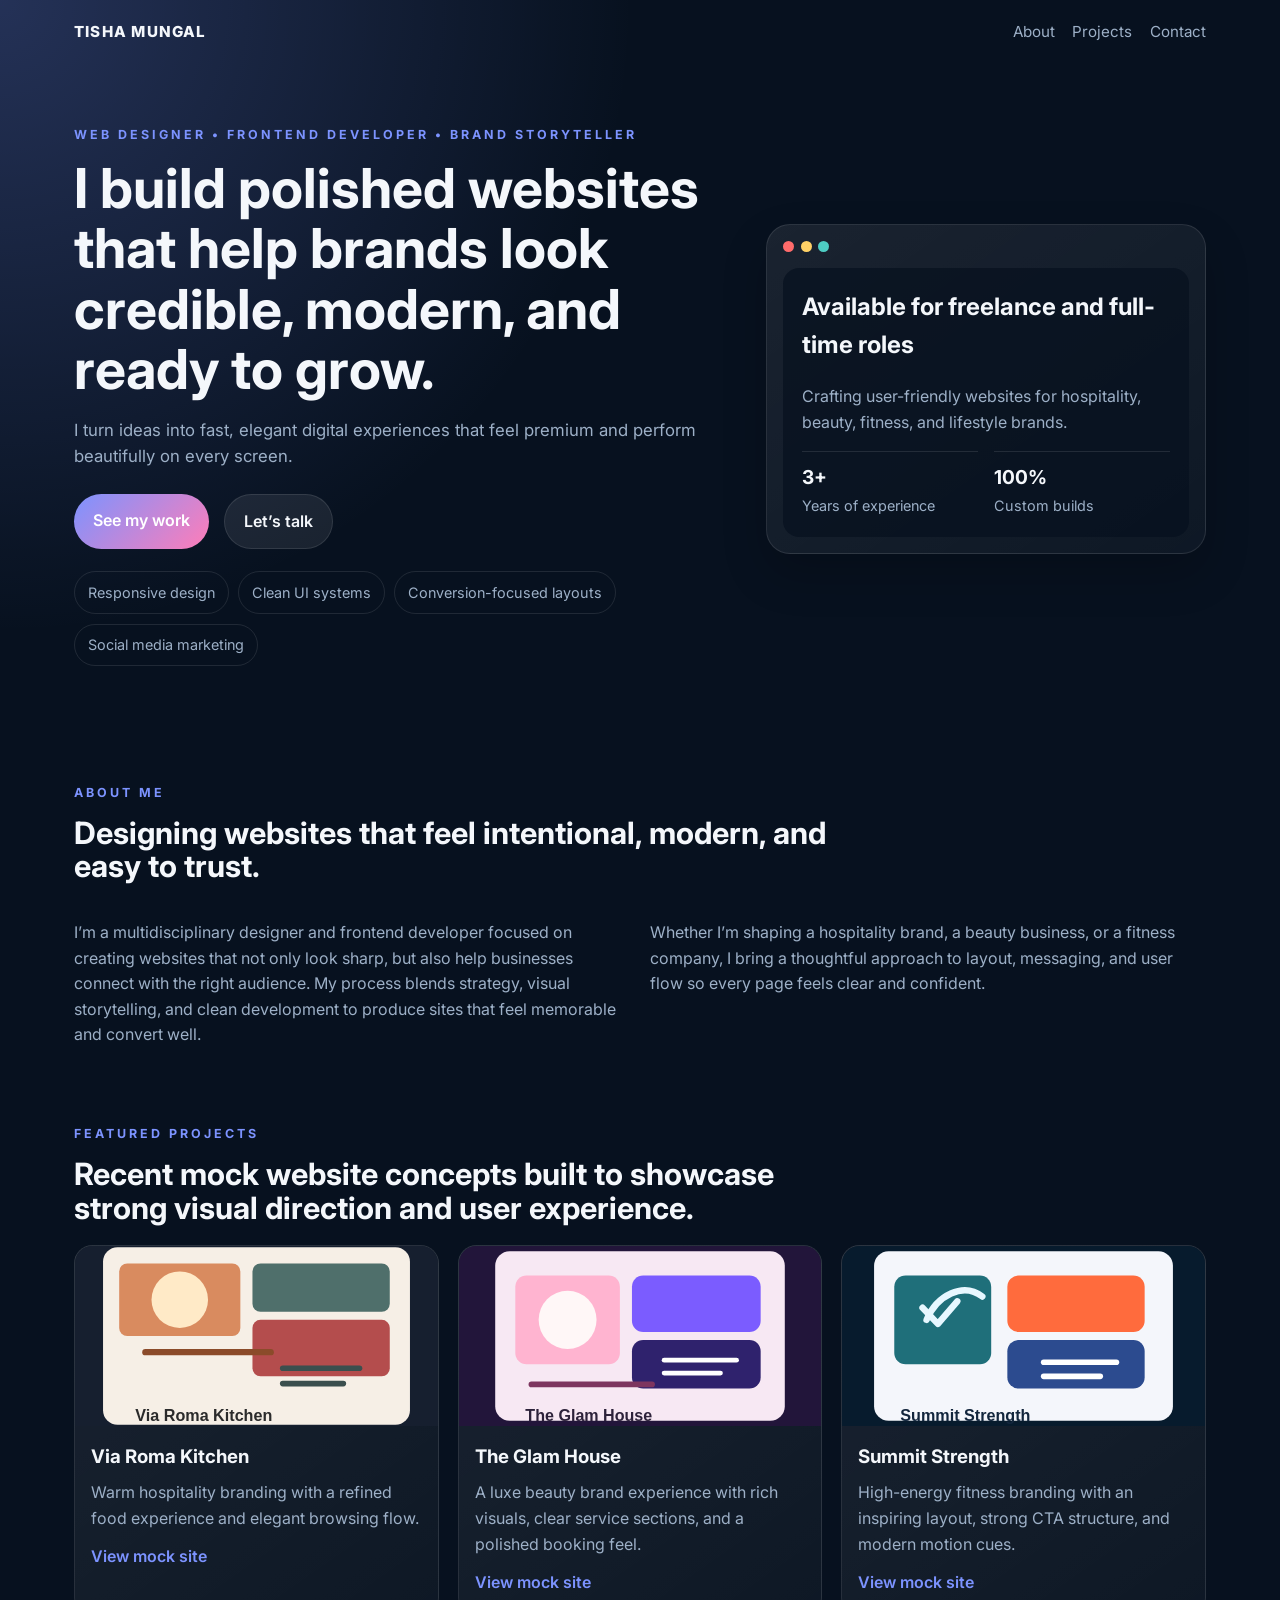
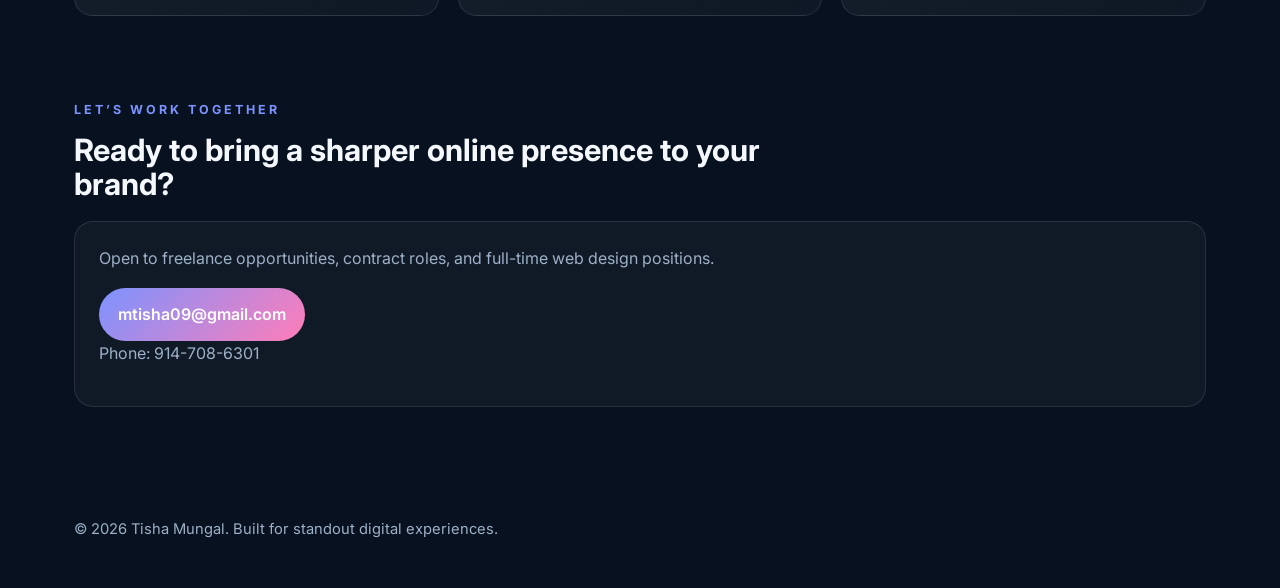
==== index.html @ 86d0e699 "Bust cache for portfolio assets" ====
<!DOCTYPE html>
<html lang="en">
  <head>
    <meta charset="UTF-8" />
    <meta name="viewport" content="width=device-width, initial-scale=1.0" />
    <title>Tisha Mungal | Web Designer & Frontend Developer</title>
    <meta
      name="description"
      content="Portfolio of Tisha Mungal, a web designer and frontend developer crafting modern, conversion-focused websites."
    />
    <meta http-equiv="Cache-Control" content="no-cache, no-store, must-revalidate" />
    <meta http-equiv="Pragma" content="no-cache" />
    <meta http-equiv="Expires" content="0" />
    <link rel="preconnect" href="https://fonts.googleapis.com" />
    <link rel="preconnect" href="https://fonts.gstatic.com" crossorigin />
    <link
      href="https://fonts.googleapis.com/css2?family=Inter:wght@400;500;600;700;800&display=swap"
      rel="stylesheet"
    />
    <link rel="stylesheet" href="styles.css?v=20260722-2" />
  </head>
  <body>
    <header class="site-header">
      <a class="brand" href="#home">Tisha Mungal</a>
      <nav class="nav-links" aria-label="Primary navigation">
        <a href="#about">About</a>
        <a href="#projects">Projects</a>
        <a href="#contact">Contact</a>
      </nav>
    </header>

    <main id="home">
      <section class="hero">
        <div class="hero-copy">
          <p class="eyebrow">Web Designer • Frontend Developer • Brand Storyteller</p>
          <h1>I build polished websites that help brands look credible, modern, and ready to grow.</h1>
          <p class="lead">
            I turn ideas into fast, elegant digital experiences that feel premium and perform beautifully on every screen.
          </p>
          <div class="hero-actions">
            <a class="button primary" href="#projects">See my work</a>
            <a class="button secondary" href="#contact" onclick="scrollToContact(event)">Let’s talk</a>
          </div>
          <ul class="highlights" aria-label="Core strengths">
            <li>Responsive design</li>
            <li>Clean UI systems</li>
            <li>Conversion-focused layouts</li>
            <li>Social media marketing</li>
          </ul>
        </div>
        <div class="hero-card" aria-label="Portfolio snapshot">
          <div class="card-top">
            <span class="dot"></span>
            <span class="dot"></span>
            <span class="dot"></span>
          </div>
          <div class="card-body">
            <h2>Available for freelance and full-time roles</h2>
            <p>Crafting user-friendly websites for hospitality, beauty, fitness, and lifestyle brands.</p>
            <div class="metric-row">
              <div>
                <strong>3+</strong>
                <span>Years of experience</span>
              </div>
              <div>
                <strong>100%</strong>
                <span>Custom builds</span>
              </div>
            </div>
          </div>
        </div>
      </section>

      <section id="about" class="section">
        <div class="section-heading">
          <p class="eyebrow">About me</p>
          <h2>Designing websites that feel intentional, modern, and easy to trust.</h2>
        </div>
        <div class="about-grid">
          <p>
            I’m a multidisciplinary designer and frontend developer focused on creating websites that not only look sharp, but also help businesses connect with the right audience. My process blends strategy, visual storytelling, and clean development to produce sites that feel memorable and convert well.
          </p>
          <p>
            Whether I’m shaping a hospitality brand, a beauty business, or a fitness company, I bring a thoughtful approach to layout, messaging, and user flow so every page feels clear and confident.
          </p>
        </div>
      </section>

      <section id="projects" class="section">
        <div class="section-heading">
          <p class="eyebrow">Featured projects</p>
          <h2>Recent mock website concepts built to showcase strong visual direction and user experience.</h2>
        </div>
        <div class="project-grid">
          <article class="project-card">
            <div class="project-image image-one" role="img" aria-label="Preview for Via Roma Kitchen"></div>
            <div class="project-content">
              <h3>Via Roma Kitchen</h3>
              <p>Warm hospitality branding with a refined food experience and elegant browsing flow.</p>
              <a href="https://example.com/via-roma-kitchen" target="_blank" rel="noreferrer">View mock site</a>
            </div>
          </article>

          <article class="project-card">
            <div class="project-image image-two" role="img" aria-label="Preview for The Glam House"></div>
            <div class="project-content">
              <h3>The Glam House</h3>
              <p>A luxe beauty brand experience with rich visuals, clear service sections, and a polished booking feel.</p>
              <a href="https://example.com/the-glam-house" target="_blank" rel="noreferrer">View mock site</a>
            </div>
          </article>

          <article class="project-card">
            <div class="project-image image-three" role="img" aria-label="Preview for Summit Strength"></div>
            <div class="project-content">
              <h3>Summit Strength</h3>
              <p>High-energy fitness branding with an inspiring layout, strong CTA structure, and modern motion cues.</p>
              <a href="https://example.com/summit-strength" target="_blank" rel="noreferrer">View mock site</a>
            </div>
          </article>
        </div>
      </section>

      <section class="section contact-section" id="contact">
        <div class="section-heading">
          <p class="eyebrow">Let’s work together</p>
          <h2>Ready to bring a sharper online presence to your brand?</h2>
        </div>
        <div class="contact-card">
          <p>Open to freelance opportunities, contract roles, and full-time web design positions.</p>
          <a class="button primary" href="mailto:mtisha09@gmail.com">mtisha09@gmail.com</a>
          <p class="contact-number">Phone: 914-708-6301</p>
        </div>
      </section>
    </main>

    <footer class="site-footer">
      <p>© 2026 Tisha Mungal. Built for standout digital experiences.</p>
    </footer>

    <script>
      function scrollToContact(event) {
        event.preventDefault();
        const contactSection = document.getElementById('contact');
        if (contactSection) {
          contactSection.scrollIntoView({ behavior: 'smooth', block: 'start' });
        }
      }
    </script>
  </body>
</html>
---- styles.css ----
:root {
  --bg: #07111f;
  --surface: #101b2d;
  --surface-2: #16263d;
  --text: #f4f7fb;
  --muted: #9db0c7;
  --accent: #7c93ff;
  --accent-2: #ff7db8;
  --border: rgba(255, 255, 255, 0.1);
}

* {
  box-sizing: border-box;
}

html {
  scroll-behavior: smooth;
}

body {
  margin: 0;
  font-family: 'Inter', sans-serif;
  background:
    radial-gradient(circle at top left, rgba(124, 147, 255, 0.25), transparent 25%),
    var(--bg);
  color: var(--text);
  line-height: 1.6;
}

a {
  color: inherit;
  text-decoration: none;
}

.site-header {
  max-width: 1180px;
  margin: 0 auto;
  padding: 1.25rem 1.5rem;
  display: flex;
  justify-content: space-between;
  align-items: center;
}

.brand {
  font-weight: 800;
  letter-spacing: 0.08em;
  text-transform: uppercase;
  font-size: 0.95rem;
}

.nav-links {
  display: flex;
  gap: 1.1rem;
}

.nav-links a {
  color: var(--muted);
  font-size: 0.95rem;
}

.nav-links a:hover {
  color: var(--text);
}

main {
  max-width: 1180px;
  margin: 0 auto;
  padding: 0 1.5rem 4rem;
}

.hero {
  display: grid;
  grid-template-columns: 1.2fr 0.8fr;
  gap: 2rem;
  align-items: center;
  padding: 3rem 0 4.5rem;
}

.eyebrow {
  text-transform: uppercase;
  letter-spacing: 0.24em;
  font-size: 0.78rem;
  color: var(--accent);
  font-weight: 700;
  margin-bottom: 0.8rem;
}

.hero h1,
.section-heading h2 {
  margin: 0 0 1rem;
  line-height: 1.1;
}

.hero h1 {
  font-size: clamp(2.2rem, 4.3vw, 3.6rem);
}

.lead {
  color: var(--muted);
  font-size: 1.05rem;
  max-width: 650px;
}

.hero-actions {
  display: flex;
  flex-wrap: wrap;
  gap: 0.9rem;
  margin: 1.5rem 0 1.4rem;
}

.button {
  display: inline-block;
  padding: 0.85rem 1.2rem;
  border-radius: 999px;
  font-weight: 600;
  transition: transform 0.2s ease, background 0.2s ease;
}

.button:hover {
  transform: translateY(-2px);
}

.button.primary {
  background: linear-gradient(135deg, var(--accent), var(--accent-2));
  color: white;
}

.button.secondary {
  background: rgba(255, 255, 255, 0.08);
  border: 1px solid var(--border);
}

.highlights {
  display: flex;
  flex-wrap: wrap;
  gap: 0.6rem;
  padding: 0;
  margin: 0;
  list-style: none;
}

.highlights li {
  padding: 0.55rem 0.8rem;
  border: 1px solid var(--border);
  border-radius: 999px;
  color: var(--muted);
  font-size: 0.9rem;
}

.hero-card {
  background: linear-gradient(145deg, rgba(255,255,255,0.08), rgba(255,255,255,0.03));
  border: 1px solid var(--border);
  border-radius: 1.5rem;
  padding: 1rem;
  box-shadow: 0 20px 45px rgba(0, 0, 0, 0.2);
}

.card-top {
  display: flex;
  gap: 0.4rem;
  margin-bottom: 1rem;
}

.dot {
  width: 0.7rem;
  height: 0.7rem;
  border-radius: 50%;
  background: #ff6b6b;
}

.dot:nth-child(2) {
  background: #ffd166;
}

.dot:nth-child(3) {
  background: #4ecdc4;
}

.card-body {
  background: rgba(7, 17, 31, 0.7);
  border-radius: 1rem;
  padding: 1.2rem;
}

.card-body h2 {
  margin-top: 0;
}

.card-body p {
  color: var(--muted);
}

.metric-row {
  display: flex;
  gap: 1rem;
  margin-top: 1rem;
}

.metric-row div {
  flex: 1;
  padding-top: 0.6rem;
  border-top: 1px solid var(--border);
}

.metric-row strong {
  display: block;
  font-size: 1.2rem;
}

.metric-row span {
  color: var(--muted);
  font-size: 0.9rem;
}

.section {
  padding: 2rem 0 1rem;
  scroll-margin-top: 100px;
}

.section-heading {
  max-width: 760px;
  margin-bottom: 1.3rem;
}

.section-heading h2 {
  font-size: clamp(1.5rem, 2.4vw, 2.1rem);
}

.about-grid {
  display: grid;
  grid-template-columns: repeat(2, minmax(0, 1fr));
  gap: 1.2rem;
  color: var(--muted);
}

.project-grid {
  display: grid;
  grid-template-columns: repeat(3, minmax(0, 1fr));
  gap: 1.2rem;
}

.project-card {
  background: linear-gradient(145deg, rgba(255,255,255,0.08), rgba(255,255,255,0.03));
  border: 1px solid var(--border);
  border-radius: 1.15rem;
  overflow: hidden;
}

.project-image {
  height: 180px;
  background-size: cover;
  background-position: center;
}

.image-one {
  background-image: url('images/via-roma-kitchen.svg');
}

.image-two {
  background-image: url('images/the-glam-house.svg');
}

.image-three {
  background-image: url('images/summit-strength.svg');
}

.project-content {
  padding: 1rem 1rem 1.2rem;
}

.project-content h3 {
  margin: 0 0 0.5rem;
}

.project-content p {
  margin: 0 0 0.8rem;
  color: var(--muted);
}

.project-content a {
  color: var(--accent);
  font-weight: 600;
}

.contact-section {
  margin-top: 1.5rem;
}

.contact-card {
  padding: 1.5rem;
  border: 1px solid var(--border);
  border-radius: 1.2rem;
  background: rgba(255,255,255,0.04);
}

.contact-card p {
  color: var(--muted);
  margin-top: 0;
}

.site-footer {
  max-width: 1180px;
  margin: 0 auto;
  padding: 1rem 1.5rem 2rem;
  color: var(--muted);
  font-size: 0.92rem;
}

@media (max-width: 900px) {
  .hero,
  .project-grid,
  .about-grid {
    grid-template-columns: 1fr;
  }

  .hero {
    padding-top: 1.5rem;
  }
}

@media (max-width: 640px) {
  .site-header {
    flex-direction: column;
    gap: 0.8rem;
  }

  .nav-links {
    gap: 0.8rem;
  }

  main {
    padding: 0 1rem 3rem;
  }

  .hero h1 {
    font-size: 2.1rem;
  }
}
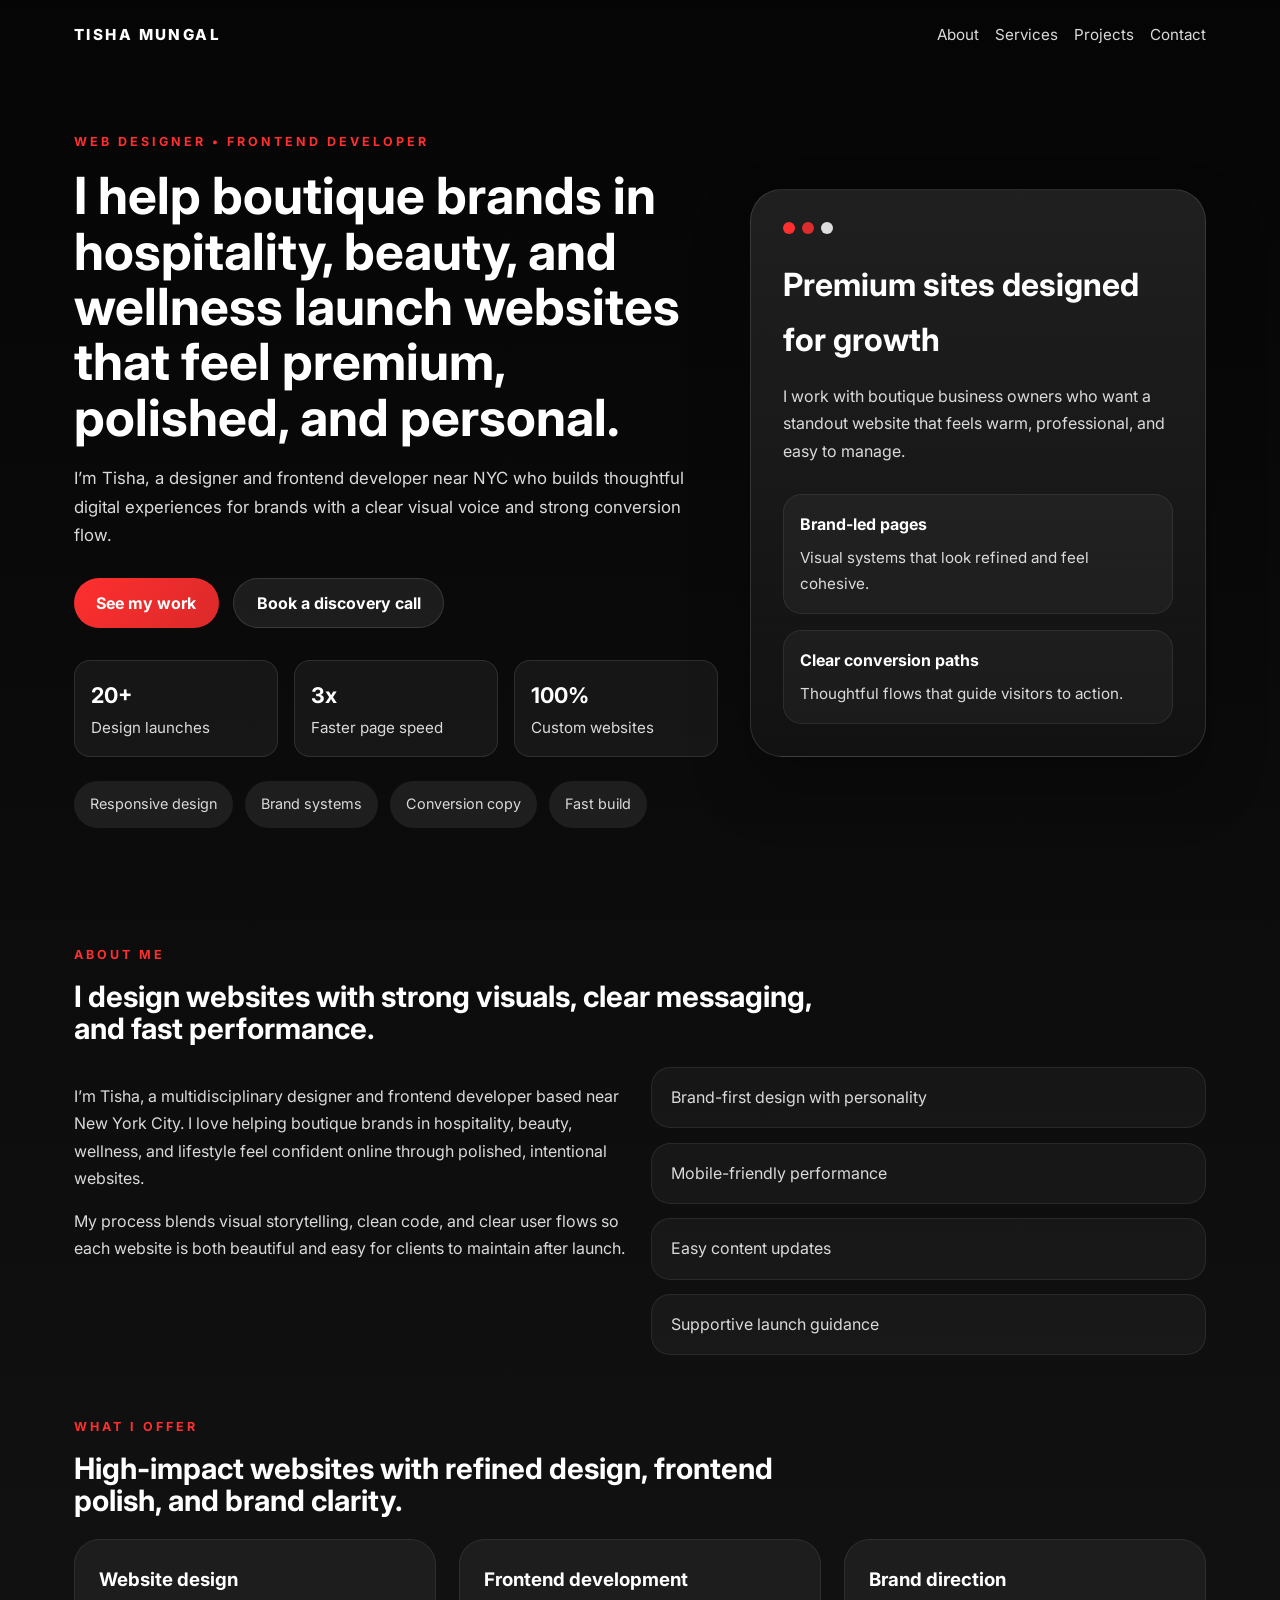
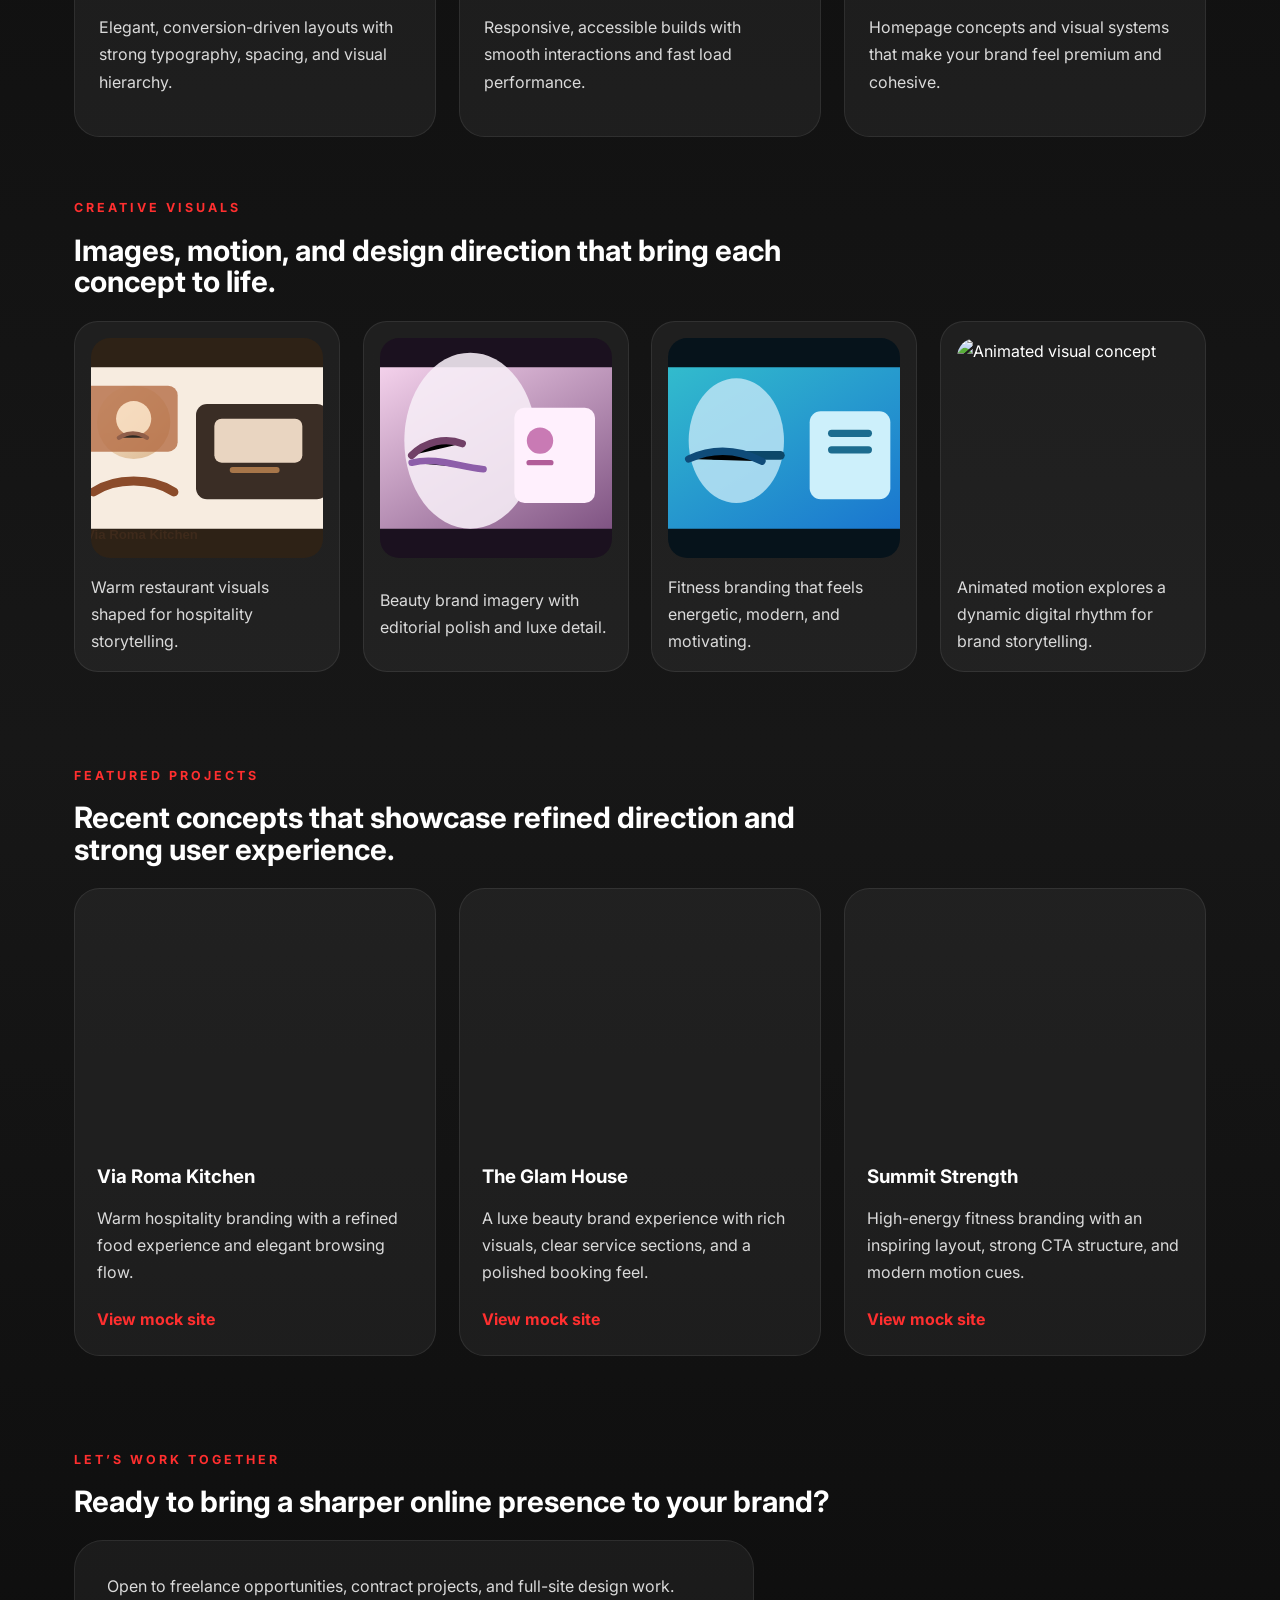
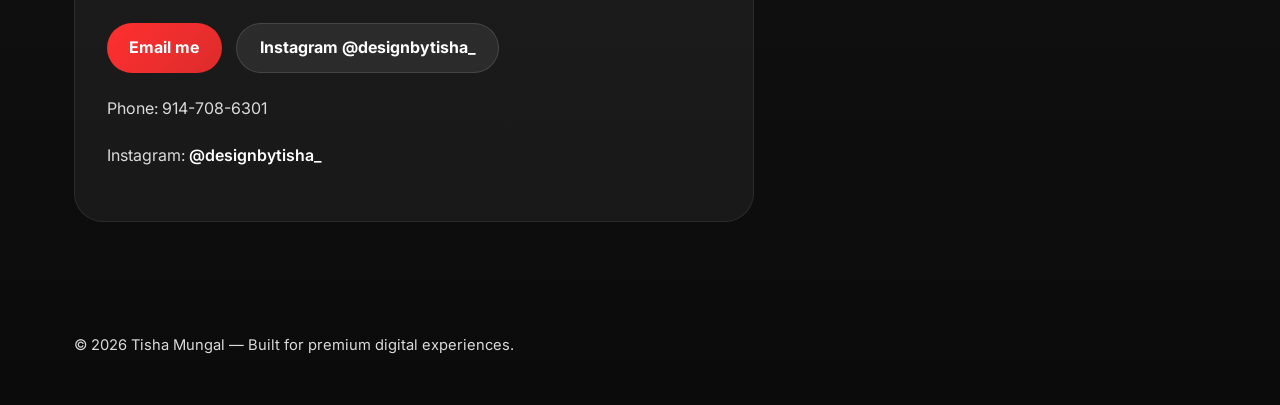
==== commit 0d6ae545: "Add Instagram contact link Co-authored-by: Copilot <223556219+Copilot@users.noreply.github.com>" ====
--- a/index.html
+++ b/index.html
@@ -17,13 +17,14 @@
       href="https://fonts.googleapis.com/css2?family=Inter:wght@400;500;600;700;800&display=swap"
       rel="stylesheet"
     />
-    <link rel="stylesheet" href="styles.css?v=20260722-2" />
+    <link rel="stylesheet" href="styles.css?v=20260723-1" />
   </head>
   <body>
     <header class="site-header">
       <a class="brand" href="#home">Tisha Mungal</a>
       <nav class="nav-links" aria-label="Primary navigation">
         <a href="#about">About</a>
+        <a href="#services">Services</a>
         <a href="#projects">Projects</a>
         <a href="#contact">Contact</a>
       </nav>
@@ -32,64 +33,130 @@
     <main id="home">
       <section class="hero">
         <div class="hero-copy">
-          <p class="eyebrow">Web Designer • Frontend Developer • Brand Storyteller</p>
-          <h1>I build polished websites that help brands look credible, modern, and ready to grow.</h1>
-          <p class="lead">
-            I turn ideas into fast, elegant digital experiences that feel premium and perform beautifully on every screen.
-          </p>
+          <p class="eyebrow">Web Designer • Frontend Developer</p>
+          <h1>I help boutique brands in hospitality, beauty, and wellness launch websites that feel premium, polished, and personal.</h1>
+          <p class="lead">I’m Tisha, a designer and frontend developer near NYC who builds thoughtful digital experiences for brands with a clear visual voice and strong conversion flow.</p>
+
           <div class="hero-actions">
             <a class="button primary" href="#projects">See my work</a>
-            <a class="button secondary" href="#contact" onclick="scrollToContact(event)">Let’s talk</a>
-          </div>
-          <ul class="highlights" aria-label="Core strengths">
-            <li>Responsive design</li>
-            <li>Clean UI systems</li>
-            <li>Conversion-focused layouts</li>
-            <li>Social media marketing</li>
-          </ul>
-        </div>
-        <div class="hero-card" aria-label="Portfolio snapshot">
-          <div class="card-top">
-            <span class="dot"></span>
-            <span class="dot"></span>
-            <span class="dot"></span>
-          </div>
-          <div class="card-body">
-            <h2>Available for freelance and full-time roles</h2>
-            <p>Crafting user-friendly websites for hospitality, beauty, fitness, and lifestyle brands.</p>
-            <div class="metric-row">
+            <a class="button secondary" href="#contact">Book a discovery call</a>
+          </div>
+
+          <div class="hero-meta">
+            <div>
+              <strong>20+</strong>
+              <span>Design launches</span>
+            </div>
+            <div>
+              <strong>3x</strong>
+              <span>Faster page speed</span>
+            </div>
+            <div>
+              <strong>100%</strong>
+              <span>Custom websites</span>
+            </div>
+          </div>
+
+          <div class="skills-list" aria-label="Core strengths">
+            <span>Responsive design</span>
+            <span>Brand systems</span>
+            <span>Conversion copy</span>
+            <span>Fast build</span>
+          </div>
+        </div>
+
+        <aside class="hero-panel" aria-label="Portfolio highlights">
+          <div class="panel-top">
+            <span class="panel-dot"></span>
+            <span class="panel-dot"></span>
+            <span class="panel-dot"></span>
+          </div>
+          <div class="panel-body">
+            <h2>Premium sites designed for growth</h2>
+            <p>I work with boutique business owners who want a standout website that feels warm, professional, and easy to manage.</p>
+            <div class="panel-list">
               <div>
-                <strong>3+</strong>
-                <span>Years of experience</span>
+                <strong>Brand-led pages</strong>
+                <p>Visual systems that look refined and feel cohesive.</p>
               </div>
               <div>
-                <strong>100%</strong>
-                <span>Custom builds</span>
+                <strong>Clear conversion paths</strong>
+                <p>Thoughtful flows that guide visitors to action.</p>
               </div>
             </div>
           </div>
-        </div>
+        </aside>
       </section>
 
       <section id="about" class="section">
         <div class="section-heading">
           <p class="eyebrow">About me</p>
-          <h2>Designing websites that feel intentional, modern, and easy to trust.</h2>
+          <h2>I design websites with strong visuals, clear messaging, and fast performance.</h2>
         </div>
         <div class="about-grid">
-          <p>
-            I’m a multidisciplinary designer and frontend developer focused on creating websites that not only look sharp, but also help businesses connect with the right audience. My process blends strategy, visual storytelling, and clean development to produce sites that feel memorable and convert well.
-          </p>
-          <p>
-            Whether I’m shaping a hospitality brand, a beauty business, or a fitness company, I bring a thoughtful approach to layout, messaging, and user flow so every page feels clear and confident.
-          </p>
+          <div>
+            <p>I’m Tisha, a multidisciplinary designer and frontend developer based near New York City. I love helping boutique brands in hospitality, beauty, wellness, and lifestyle feel confident online through polished, intentional websites.</p>
+            <p>My process blends visual storytelling, clean code, and clear user flows so each website is both beautiful and easy for clients to maintain after launch.</p>
+          </div>
+          <ul class="about-values">
+            <li>Brand-first design with personality</li>
+            <li>Mobile-friendly performance</li>
+            <li>Easy content updates</li>
+            <li>Supportive launch guidance</li>
+          </ul>
+        </div>
+      </section>
+
+      <section id="services" class="section">
+        <div class="section-heading">
+          <p class="eyebrow">What I offer</p>
+          <h2>High-impact websites with refined design, frontend polish, and brand clarity.</h2>
+        </div>
+        <div class="service-grid">
+          <article class="service-card">
+            <h3>Website design</h3>
+            <p>Elegant, conversion-driven layouts with strong typography, spacing, and visual hierarchy.</p>
+          </article>
+          <article class="service-card">
+            <h3>Frontend development</h3>
+            <p>Responsive, accessible builds with smooth interactions and fast load performance.</p>
+          </article>
+          <article class="service-card">
+            <h3>Brand direction</h3>
+            <p>Homepage concepts and visual systems that make your brand feel premium and cohesive.</p>
+          </article>
+        </div>
+      </section>
+
+      <section class="section creative-showcase">
+        <div class="section-heading">
+          <p class="eyebrow">Creative visuals</p>
+          <h2>Images, motion, and design direction that bring each concept to life.</h2>
+        </div>
+        <div class="creative-grid">
+          <article class="creative-card">
+            <img src="images/via-roma-hero.svg" alt="Via Roma Kitchen concept illustration" />
+            <p>Warm restaurant visuals shaped for hospitality storytelling.</p>
+          </article>
+          <article class="creative-card">
+            <img src="images/the-glam-hero.svg" alt="The Glam House concept illustration" />
+            <p>Beauty brand imagery with editorial polish and luxe detail.</p>
+          </article>
+          <article class="creative-card">
+            <img src="images/summit-hero.svg" alt="Summit Strength concept illustration" />
+            <p>Fitness branding that feels energetic, modern, and motivating.</p>
+          </article>
+          <article class="creative-card">
+            <img src="https://media.giphy.com/media/3o7WIx8Lj2pmmFAdnO/giphy.gif" alt="Animated visual concept" />
+            <p>Animated motion explores a dynamic digital rhythm for brand storytelling.</p>
+          </article>
         </div>
       </section>
 
       <section id="projects" class="section">
         <div class="section-heading">
           <p class="eyebrow">Featured projects</p>
-          <h2>Recent mock website concepts built to showcase strong visual direction and user experience.</h2>
+          <h2>Recent concepts that showcase refined direction and strong user experience.</h2>
         </div>
         <div class="project-grid">
           <article class="project-card">
@@ -97,7 +164,7 @@
             <div class="project-content">
               <h3>Via Roma Kitchen</h3>
               <p>Warm hospitality branding with a refined food experience and elegant browsing flow.</p>
-              <a href="https://example.com/via-roma-kitchen" target="_blank" rel="noreferrer">View mock site</a>
+              <a class="project-link" href="projects/via-roma-kitchen.html" target="_blank" rel="noopener noreferrer">View mock site</a>
             </div>
           </article>
 
@@ -106,7 +173,7 @@
             <div class="project-content">
               <h3>The Glam House</h3>
               <p>A luxe beauty brand experience with rich visuals, clear service sections, and a polished booking feel.</p>
-              <a href="https://example.com/the-glam-house" target="_blank" rel="noreferrer">View mock site</a>
+              <a class="project-link" href="projects/the-glam-house.html" target="_blank" rel="noopener noreferrer">View mock site</a>
             </div>
           </article>
 
@@ -115,7 +182,7 @@
             <div class="project-content">
               <h3>Summit Strength</h3>
               <p>High-energy fitness branding with an inspiring layout, strong CTA structure, and modern motion cues.</p>
-              <a href="https://example.com/summit-strength" target="_blank" rel="noreferrer">View mock site</a>
+              <a class="project-link" href="projects/summit-strength.html" target="_blank" rel="noopener noreferrer">View mock site</a>
             </div>
           </article>
         </div>
@@ -127,25 +194,26 @@
           <h2>Ready to bring a sharper online presence to your brand?</h2>
         </div>
         <div class="contact-card">
-          <p>Open to freelance opportunities, contract roles, and full-time web design positions.</p>
-          <a class="button primary" href="mailto:mtisha09@gmail.com">mtisha09@gmail.com</a>
+          <p>Open to freelance opportunities, contract projects, and full-site design work.</p>
+          <div class="contact-actions">
+            <a class="button primary" href="mailto:mtisha09@gmail.com">Email me</a>
+            <a
+              class="button secondary"
+              href="https://www.instagram.com/designbytisha_/"
+              target="_blank"
+              rel="noopener noreferrer"
+            >
+              Instagram @designbytisha_
+            </a>
+          </div>
           <p class="contact-number">Phone: 914-708-6301</p>
+          <p class="contact-instagram">Instagram: <a href="https://www.instagram.com/designbytisha_/" target="_blank" rel="noopener noreferrer">@designbytisha_</a></p>
         </div>
       </section>
     </main>
 
     <footer class="site-footer">
-      <p>© 2026 Tisha Mungal. Built for standout digital experiences.</p>
+      <p>© 2026 Tisha Mungal — Built for premium digital experiences.</p>
     </footer>
-
-    <script>
-      function scrollToContact(event) {
-        event.preventDefault();
-        const contactSection = document.getElementById('contact');
-        if (contactSection) {
-          contactSection.scrollIntoView({ behavior: 'smooth', block: 'start' });
-        }
-      }
-    </script>
   </body>
 </html>
--- a/styles.css
+++ b/styles.css
@@ -1,12 +1,13 @@
 :root {
-  --bg: #07111f;
-  --surface: #101b2d;
-  --surface-2: #16263d;
-  --text: #f4f7fb;
-  --muted: #9db0c7;
-  --accent: #7c93ff;
-  --accent-2: #ff7db8;
-  --border: rgba(255, 255, 255, 0.1);
+  --bg: #030303;
+  --surface: rgba(255, 255, 255, 0.08);
+  --surface-strong: rgba(255, 255, 255, 0.14);
+  --text: #ffffff;
+  --muted: #dadada;
+  --accent: #ff2f2f;
+  --accent-2: #ffffff;
+  --border: rgba(255, 255, 255, 0.12);
+  --shadow: rgba(0, 0, 0, 0.25);
 }
 
 * {
@@ -20,11 +21,9 @@
 body {
   margin: 0;
   font-family: 'Inter', sans-serif;
-  background:
-    radial-gradient(circle at top left, rgba(124, 147, 255, 0.25), transparent 25%),
-    var(--bg);
+  background: linear-gradient(180deg, #050505 0%, #171717 65%, #0b0b0b 100%);
   color: var(--text);
-  line-height: 1.6;
+  line-height: 1.7;
 }
 
 a {
@@ -32,33 +31,43 @@
   text-decoration: none;
 }
 
+button,
+input,
+textarea {
+  font: inherit;
+}
+
 .site-header {
   max-width: 1180px;
   margin: 0 auto;
-  padding: 1.25rem 1.5rem;
+  padding: 1.4rem 1.5rem;
   display: flex;
   justify-content: space-between;
   align-items: center;
+  gap: 1rem;
 }
 
 .brand {
   font-weight: 800;
-  letter-spacing: 0.08em;
+  letter-spacing: 0.16em;
   text-transform: uppercase;
   font-size: 0.95rem;
 }
 
 .nav-links {
   display: flex;
-  gap: 1.1rem;
+  flex-wrap: wrap;
+  gap: 1rem;
 }
 
 .nav-links a {
   color: var(--muted);
   font-size: 0.95rem;
-}
-
-.nav-links a:hover {
+  transition: color 0.2s ease;
+}
+
+.nav-links a:hover,
+.nav-links a:focus-visible {
   color: var(--text);
 }
 
@@ -70,7 +79,7 @@
 
 .hero {
   display: grid;
-  grid-template-columns: 1.2fr 0.8fr;
+  grid-template-columns: minmax(0, 1.2fr) minmax(320px, 0.85fr);
   gap: 2rem;
   align-items: center;
   padding: 3rem 0 4.5rem;
@@ -82,134 +91,158 @@
   font-size: 0.78rem;
   color: var(--accent);
   font-weight: 700;
-  margin-bottom: 0.8rem;
+  margin-bottom: 1rem;
 }
 
 .hero h1,
 .section-heading h2 {
-  margin: 0 0 1rem;
-  line-height: 1.1;
+  margin: 0 0 1.2rem;
+  line-height: 1.08;
 }
 
 .hero h1 {
-  font-size: clamp(2.2rem, 4.3vw, 3.6rem);
+  font-size: clamp(2.4rem, 4vw, 3.9rem);
 }
 
 .lead {
   color: var(--muted);
   font-size: 1.05rem;
-  max-width: 650px;
+  max-width: 720px;
 }
 
 .hero-actions {
   display: flex;
   flex-wrap: wrap;
   gap: 0.9rem;
-  margin: 1.5rem 0 1.4rem;
+  margin: 1.8rem 0 2rem;
 }
 
 .button {
-  display: inline-block;
-  padding: 0.85rem 1.2rem;
+  display: inline-flex;
+  align-items: center;
+  justify-content: center;
+  min-height: 50px;
+  padding: 0 1.4rem;
   border-radius: 999px;
-  font-weight: 600;
-  transition: transform 0.2s ease, background 0.2s ease;
-}
-
-.button:hover {
+  font-weight: 700;
+  transition: transform 0.2s ease, background 0.2s ease, box-shadow 0.2s ease;
+}
+
+.button:hover,
+.button:focus-visible {
   transform: translateY(-2px);
 }
 
 .button.primary {
-  background: linear-gradient(135deg, var(--accent), var(--accent-2));
+  background: linear-gradient(135deg, var(--accent), rgba(255, 47, 47, 0.85));
   color: white;
 }
 
 .button.secondary {
   background: rgba(255, 255, 255, 0.08);
   border: 1px solid var(--border);
-}
-
-.highlights {
+  color: var(--text);
+}
+
+.hero-meta {
+  display: grid;
+  grid-template-columns: repeat(3, minmax(0, 1fr));
+  gap: 1rem;
+  margin: 0 0 1.5rem;
+}
+
+.hero-meta div {
+  padding: 1rem 1rem 0.9rem;
+  border: 1px solid rgba(255, 255, 255, 0.1);
+  border-radius: 1rem;
+  background: rgba(255, 255, 255, 0.05);
+}
+
+.hero-meta strong {
+  display: block;
+  font-size: 1.35rem;
+}
+
+.hero-meta span {
+  color: var(--muted);
+  font-size: 0.95rem;
+}
+
+.skills-list {
   display: flex;
   flex-wrap: wrap;
-  gap: 0.6rem;
-  padding: 0;
+  gap: 0.75rem;
+}
+
+.skills-list span {
+  padding: 0.7rem 1rem;
+  border-radius: 999px;
+  background: rgba(255, 255, 255, 0.08);
+  color: var(--muted);
+  font-size: 0.9rem;
+}
+
+.hero-panel {
+  padding: 2rem;
+  border-radius: 2rem;
+  background: linear-gradient(180deg, rgba(255, 255, 255, 0.1), rgba(255, 255, 255, 0.03));
+  border: 1px solid var(--border);
+  box-shadow: 0 30px 60px rgba(0, 0, 0, 0.25);
+}
+
+.panel-top {
+  display: flex;
+  gap: 0.45rem;
+  margin-bottom: 1.5rem;
+}
+
+.panel-dot {
+  width: 0.75rem;
+  height: 0.75rem;
+  border-radius: 50%;
+  background: #ff2f2f;
+}
+
+.panel-dot:nth-child(2) {
+  background: rgba(255, 47, 47, 0.85);
+}
+
+.panel-dot:nth-child(3) {
+  background: rgba(255, 255, 255, 0.85);
+}
+
+.panel-body h2 {
+  margin: 0 0 1rem;
+  font-size: clamp(1.8rem, 2.5vw, 2.5rem);
+}
+
+.panel-body p {
+  color: var(--muted);
+  margin: 0 0 1.8rem;
+}
+
+.panel-list {
+  display: grid;
+  gap: 1rem;
+}
+
+.panel-list div {
+  padding: 1rem;
+  border-radius: 1.15rem;
+  background: rgba(255, 255, 255, 0.04);
+  border: 1px solid rgba(255, 255, 255, 0.08);
+}
+
+.panel-list strong {
+  display: block;
+  font-size: 1rem;
+  margin-bottom: 0.45rem;
+}
+
+.panel-list p {
   margin: 0;
-  list-style: none;
-}
-
-.highlights li {
-  padding: 0.55rem 0.8rem;
-  border: 1px solid var(--border);
-  border-radius: 999px;
-  color: var(--muted);
-  font-size: 0.9rem;
-}
-
-.hero-card {
-  background: linear-gradient(145deg, rgba(255,255,255,0.08), rgba(255,255,255,0.03));
-  border: 1px solid var(--border);
-  border-radius: 1.5rem;
-  padding: 1rem;
-  box-shadow: 0 20px 45px rgba(0, 0, 0, 0.2);
-}
-
-.card-top {
-  display: flex;
-  gap: 0.4rem;
-  margin-bottom: 1rem;
-}
-
-.dot {
-  width: 0.7rem;
-  height: 0.7rem;
-  border-radius: 50%;
-  background: #ff6b6b;
-}
-
-.dot:nth-child(2) {
-  background: #ffd166;
-}
-
-.dot:nth-child(3) {
-  background: #4ecdc4;
-}
-
-.card-body {
-  background: rgba(7, 17, 31, 0.7);
-  border-radius: 1rem;
-  padding: 1.2rem;
-}
-
-.card-body h2 {
-  margin-top: 0;
-}
-
-.card-body p {
-  color: var(--muted);
-}
-
-.metric-row {
-  display: flex;
-  gap: 1rem;
-  margin-top: 1rem;
-}
-
-.metric-row div {
-  flex: 1;
-  padding-top: 0.6rem;
-  border-top: 1px solid var(--border);
-}
-
-.metric-row strong {
-  display: block;
-  font-size: 1.2rem;
-}
-
-.metric-row span {
-  color: var(--muted);
-  font-size: 0.9rem;
+  color: var(--muted);
+  font-size: 0.95rem;
 }
 
 .section {
@@ -219,83 +252,193 @@
 
 .section-heading {
   max-width: 760px;
-  margin-bottom: 1.3rem;
+  margin-bottom: 1.4rem;
 }
 
 .section-heading h2 {
-  font-size: clamp(1.5rem, 2.4vw, 2.1rem);
+  font-size: clamp(1.7rem, 2.3vw, 2.4rem);
 }
 
 .about-grid {
   display: grid;
   grid-template-columns: repeat(2, minmax(0, 1fr));
-  gap: 1.2rem;
-  color: var(--muted);
+  gap: 1.4rem;
+  color: var(--muted);
+}
+
+.about-values {
+  list-style: none;
+  margin: 0;
+  padding: 0;
+  display: grid;
+  gap: 0.9rem;
+}
+
+.about-values li {
+  padding: 1rem 1.2rem;
+  border-radius: 1.2rem;
+  border: 1px solid rgba(255, 255, 255, 0.08);
+  background: rgba(255, 255, 255, 0.04);
+}
+
+.service-grid {
+  display: grid;
+  grid-template-columns: repeat(3, minmax(0, 1fr));
+  gap: 1.4rem;
+}
+
+.service-card {
+  padding: 1.5rem;
+  border-radius: 1.6rem;
+  background: rgba(255, 255, 255, 0.05);
+  border: 1px solid rgba(255, 255, 255, 0.08);
+}
+
+.service-card h3 {
+  margin-top: 0;
+}
+
+.service-card p {
+  color: var(--muted);
+}
+
+.creative-grid {
+  display: grid;
+  grid-template-columns: repeat(4, minmax(0, 1fr));
+  gap: 1.4rem;
+  margin-bottom: 2rem;
+}
+
+.creative-card {
+  display: grid;
+  gap: 1rem;
+  padding: 1rem;
+  border-radius: 1.5rem;
+  border: 1px solid rgba(255, 255, 255, 0.08);
+  background: rgba(255, 255, 255, 0.05);
+  transition: transform 0.25s ease, border-color 0.25s ease, box-shadow 0.25s ease;
+}
+
+.creative-card:hover {
+  transform: translateY(-6px);
+  box-shadow: 0 24px 55px rgba(0, 0, 0, 0.18);
+  border-color: rgba(255, 47, 47, 0.35);
+}
+
+.creative-card img {
+  width: 100%;
+  height: 220px;
+  object-fit: cover;
+  border-radius: 1.2rem;
+  animation: float 10s ease-in-out infinite;
+}
+
+.creative-card p {
+  margin: 0;
+  color: var(--muted);
+}
+
+@keyframes float {
+  0%, 100% { transform: translateY(0px); }
+  50% { transform: translateY(-6px); }
 }
 
 .project-grid {
   display: grid;
   grid-template-columns: repeat(3, minmax(0, 1fr));
-  gap: 1.2rem;
+  gap: 1.4rem;
 }
 
 .project-card {
-  background: linear-gradient(145deg, rgba(255,255,255,0.08), rgba(255,255,255,0.03));
-  border: 1px solid var(--border);
-  border-radius: 1.15rem;
+  display: grid;
+  grid-template-rows: auto 1fr;
+  background: rgba(255, 255, 255, 0.05);
+  border: 1px solid rgba(255, 255, 255, 0.08);
+  border-radius: 1.6rem;
   overflow: hidden;
+  transition: transform 0.25s ease, box-shadow 0.25s ease;
 }
 
 .project-image {
-  height: 180px;
+  min-height: 250px;
   background-size: cover;
   background-position: center;
 }
 
 .image-one {
-  background-image: url('images/via-roma-kitchen.svg');
+  background-image: url('https://images.unsplash.com/photo-1598866594230-a7c12756260f?auto=format&fit=crop&w=900&q=80');
 }
 
 .image-two {
-  background-image: url('images/the-glam-house.svg');
+  background-image: url('https://images.unsplash.com/photo-1633681926022-84c23e8cb2d6?auto=format&fit=crop&w=900&q=80');
 }
 
 .image-three {
-  background-image: url('images/summit-strength.svg');
+  background-image: url('https://images.unsplash.com/photo-1517836357463-d25dfeac3438?auto=format&fit=crop&w=900&q=80');
+}
+
+.project-card:hover {
+  transform: translateY(-6px);
+  box-shadow: 0 30px 60px rgba(0, 0, 0, 0.18);
+}
+
+.project-image {
+  min-height: 250px;
+  background-size: cover;
+  background-position: center;
 }
 
 .project-content {
-  padding: 1rem 1rem 1.2rem;
+  padding: 1.4rem;
 }
 
 .project-content h3 {
-  margin: 0 0 0.5rem;
+  margin: 0 0 0.75rem;
 }
 
 .project-content p {
-  margin: 0 0 0.8rem;
-  color: var(--muted);
-}
-
-.project-content a {
+  margin: 0 0 1.2rem;
+  color: var(--muted);
+}
+
+.project-link {
   color: var(--accent);
+  font-weight: 700;
+}
+
+.contact-section {
+  margin-top: 2rem;
+}
+
+.contact-card {
+  max-width: 680px;
+  padding: 2rem;
+  border-radius: 1.8rem;
+  border: 1px solid rgba(255, 255, 255, 0.08);
+  background: rgba(255, 255, 255, 0.05);
+}
+
+.contact-card p {
+  color: var(--muted);
+  margin: 0 0 1.25rem;
+}
+
+.contact-actions {
+  display: flex;
+  flex-wrap: wrap;
+  gap: 0.9rem;
+  margin: 1.4rem 0;
+}
+
+.contact-number,
+.contact-instagram {
+  color: var(--muted);
+  margin-top: 1.4rem;
+}
+
+.contact-instagram a {
+  color: var(--text);
   font-weight: 600;
-}
-
-.contact-section {
-  margin-top: 1.5rem;
-}
-
-.contact-card {
-  padding: 1.5rem;
-  border: 1px solid var(--border);
-  border-radius: 1.2rem;
-  background: rgba(255,255,255,0.04);
-}
-
-.contact-card p {
-  color: var(--muted);
-  margin-top: 0;
 }
 
 .site-footer {
@@ -306,15 +449,16 @@
   font-size: 0.92rem;
 }
 
-@media (max-width: 900px) {
+@media (max-width: 980px) {
   .hero,
+  .service-grid,
   .project-grid,
   .about-grid {
     grid-template-columns: 1fr;
   }
 
   .hero {
-    padding-top: 1.5rem;
+    padding-top: 2rem;
   }
 }
 
@@ -322,10 +466,12 @@
   .site-header {
     flex-direction: column;
     gap: 0.8rem;
+    padding-bottom: 0.8rem;
   }
 
   .nav-links {
     gap: 0.8rem;
+    justify-content: center;
   }
 
   main {
@@ -333,6 +479,18 @@
   }
 
   .hero h1 {
-    font-size: 2.1rem;
-  }
-}
+    font-size: 2.25rem;
+  }
+
+  .hero-actions {
+    flex-direction: column;
+  }
+
+  .hero-meta {
+    grid-template-columns: 1fr;
+  }
+
+  .skills-list {
+    justify-content: flex-start;
+  }
+}
